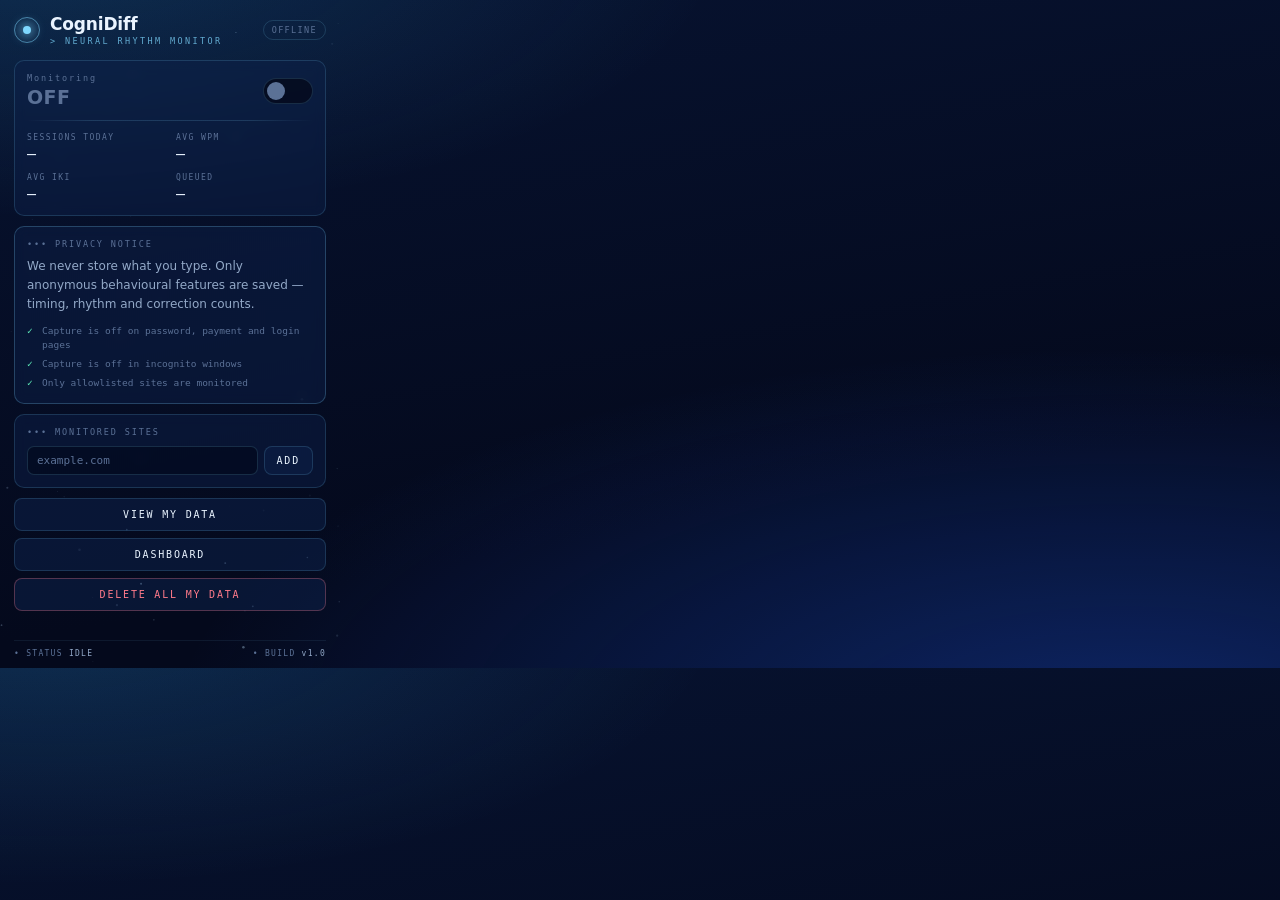
==== extension/popup.html @ f2e7f87f "CogniDiff v1.0 — privacy-preserving cognitive change detection Chrome extension (keystroke timing ca" ====
<!doctype html>
<html lang="en">
<head>
  <meta charset="utf-8">
  <title>CogniDiff</title>
  <link rel="stylesheet" href="popup.css">
</head>
<body>
  <canvas id="stars" aria-hidden="true"></canvas>

  <header class="hd">
    <div class="mark" aria-hidden="true">
      <span class="ring"></span><span class="dot"></span>
    </div>
    <div class="ttl">
      <h1>CogniDiff</h1>
      <p class="tag">&gt; NEURAL&nbsp;RHYTHM&nbsp;MONITOR</p>
    </div>
    <span id="linkState" class="pill pill-off" title="Backend link status">OFFLINE</span>
  </header>

  <section class="panel">
    <div class="row row-toggle">
      <div>
        <p class="lbl">Monitoring</p>
        <p id="toggleState" class="val val-off">OFF</p>
      </div>
      <label class="switch">
        <input type="checkbox" id="toggle" aria-describedby="privacy">
        <span class="track" aria-hidden="true"><span class="knob"></span></span>
        <span class="sr">Enable keystroke rhythm monitoring</span>
      </label>
    </div>

    <div class="bar" aria-hidden="true"></div>

    <dl class="stats">
      <div><dt>SESSIONS&nbsp;TODAY</dt><dd id="sToday">—</dd></div>
      <div><dt>AVG&nbsp;WPM</dt><dd id="sWpm">—</dd></div>
      <div><dt>AVG&nbsp;IKI</dt><dd id="sIki">—</dd></div>
      <div><dt>QUEUED</dt><dd id="sQueue">—</dd></div>
    </dl>
  </section>

  <section class="panel notice" id="privacy">
    <p class="hdr">&bull;&bull;&bull; PRIVACY NOTICE</p>
    <p class="body">
      We never store what you type. Only anonymous behavioural features are saved —
      timing, rhythm and correction counts.
    </p>
    <ul class="checks">
      <li>Capture is off on password, payment and login pages</li>
      <li>Capture is off in incognito windows</li>
      <li>Only allowlisted sites are monitored</li>
    </ul>
  </section>

  <section class="panel">
    <p class="hdr">&bull;&bull;&bull; MONITORED SITES</p>
    <ul id="allowlist" class="allow"></ul>
    <form id="addForm" class="add">
      <label class="sr" for="newSite">Add a site to the allowlist</label>
      <input id="newSite" type="text" placeholder="example.com" autocomplete="off" spellcheck="false">
      <button type="submit" class="btn btn-ghost">ADD</button>
    </form>
  </section>

  <div class="actions">
    <button id="viewData" class="btn">VIEW MY DATA</button>
    <button id="openDash" class="btn">DASHBOARD</button>
    <button id="deleteData" class="btn btn-danger">DELETE ALL MY DATA</button>
  </div>

  <p id="status" class="status" role="status" aria-live="polite"></p>

  <pre id="dump" class="dump" hidden></pre>

  <footer class="ft">
    <span>&bull; STATUS <b id="ftState">IDLE</b></span>
    <span>&bull; BUILD <b>v1.0</b></span>
  </footer>

  <script src="popup.js"></script>
</body>
</html>
---- extension/popup.css ----
/* CogniDiff popup — same visual language as the web app:
   deep navy field, drifting starfield, cyan neural accents, monospace HUD. */

:root {
  --bg-deep:   #04091c;
  --bg-mid:    #071331;
  --bg-panel:  rgba(14, 33, 74, .46);
  --glow:      #1a4fd0;
  --cyan:      #7fd8ff;
  --cyan-hot:  #38bdf8;
  --text:      #eaf4ff;
  --muted:     #93a9c8;
  --dim:       #5b7196;
  --line:      rgba(127, 216, 255, .16);
  --danger:    #ff7a8a;
  --ok:        #5ce6b5;

  --mono: "JetBrains Mono", "Cascadia Mono", Consolas, ui-monospace, monospace;
  --sans: "Segoe UI Variable Display", "Segoe UI", system-ui, sans-serif;
}

* { box-sizing: border-box; }

body {
  width: 340px;
  margin: 0;
  padding: 14px 14px 10px;
  position: relative;
  font-family: var(--sans);
  font-size: 13px;
  color: var(--text);
  background:
    radial-gradient(120% 90% at 88% 108%, rgba(26, 79, 208, .40), transparent 62%),
    radial-gradient(90% 70% at 4% -8%, rgba(56, 189, 248, .16), transparent 58%),
    linear-gradient(170deg, var(--bg-mid) 0%, var(--bg-deep) 72%);
  overflow-x: hidden;
}

#stars {
  position: absolute; inset: 0;
  width: 100%; height: 100%;
  pointer-events: none; z-index: 0;
}
body > *:not(#stars) { position: relative; z-index: 1; }

.sr {
  position: absolute; width: 1px; height: 1px;
  padding: 0; margin: -1px; overflow: hidden;
  clip: rect(0 0 0 0); white-space: nowrap; border: 0;
}

/* ---------- header ---------- */

.hd { display: flex; align-items: center; gap: 10px; margin-bottom: 14px; }

.mark { position: relative; width: 26px; height: 26px; flex: none; }
.mark .ring {
  position: absolute; inset: 0;
  border: 1px solid rgba(127, 216, 255, .5);
  border-radius: 50%;
  animation: pulse 3.2s ease-in-out infinite;
}
.mark .dot {
  position: absolute; inset: 9px;
  border-radius: 50%;
  background: var(--cyan);
  box-shadow: 0 0 12px 2px rgba(127, 216, 255, .8);
}
@keyframes pulse {
  0%, 100% { transform: scale(1);    opacity: .55; }
  50%      { transform: scale(1.14); opacity: 1; }
}

.ttl { flex: 1; min-width: 0; }
.ttl h1 { margin: 0; font-size: 17px; font-weight: 650; letter-spacing: -.01em; }
.tag {
  margin: 2px 0 0;
  font-family: var(--mono);
  font-size: 8.5px;
  letter-spacing: .28em;
  color: var(--cyan);
  opacity: .75;
}

.pill {
  font-family: var(--mono);
  font-size: 8.5px; letter-spacing: .16em;
  padding: 4px 8px; border-radius: 999px;
  border: 1px solid var(--line);
}
.pill-off { color: var(--dim); }
.pill-on  { color: var(--ok); border-color: rgba(92, 230, 181, .38); }

/* ---------- panels ---------- */

.panel {
  border: 1px solid var(--line);
  border-radius: 10px;
  background: var(--bg-panel);
  backdrop-filter: blur(6px);
  padding: 12px;
  margin-bottom: 10px;
}

.hdr {
  margin: 0 0 8px;
  font-family: var(--mono);
  font-size: 8.5px; letter-spacing: .22em;
  color: var(--dim);
}

.row-toggle { display: flex; align-items: center; justify-content: space-between; gap: 12px; }
.lbl {
  margin: 0;
  font-family: var(--mono);
  font-size: 8.5px; letter-spacing: .22em; color: var(--dim);
}
.val { margin: 3px 0 0; font-size: 19px; font-weight: 650; letter-spacing: .02em; }
.val-off { color: var(--dim); }
.val-on  { color: var(--cyan); text-shadow: 0 0 18px rgba(127, 216, 255, .55); }

/* toggle switch */
.switch { position: relative; display: inline-flex; cursor: pointer; flex: none; }
.switch input { position: absolute; opacity: 0; width: 100%; height: 100%; margin: 0; cursor: pointer; }
.track {
  width: 50px; height: 26px; border-radius: 999px;
  border: 1px solid var(--line);
  background: rgba(4, 9, 28, .8);
  transition: background .25s, border-color .25s, box-shadow .25s;
  display: block;
}
.knob {
  position: absolute; top: 4px; left: 4px;
  width: 18px; height: 18px; border-radius: 50%;
  background: var(--dim);
  transition: transform .25s cubic-bezier(.4, 1.4, .5, 1), background .25s, box-shadow .25s;
}
.switch input:checked + .track {
  background: rgba(26, 79, 208, .5);
  border-color: rgba(127, 216, 255, .55);
  box-shadow: 0 0 18px rgba(56, 189, 248, .3) inset;
}
.switch input:checked + .track .knob {
  transform: translateX(24px);
  background: var(--cyan);
  box-shadow: 0 0 14px 2px rgba(127, 216, 255, .85);
}
.switch input:focus-visible + .track { outline: 2px solid var(--cyan-hot); outline-offset: 3px; }

.bar {
  height: 1px; margin: 12px 0;
  background: linear-gradient(90deg, transparent, var(--line) 22%, var(--line) 78%, transparent);
}

/* stats grid */
.stats { display: grid; grid-template-columns: 1fr 1fr; gap: 10px 12px; margin: 0; }
.stats dt {
  font-family: var(--mono);
  font-size: 8px; letter-spacing: .18em; color: var(--dim);
}
.stats dd {
  margin: 3px 0 0;
  font-family: var(--mono);
  font-size: 15px; color: var(--text);
}

/* privacy notice */
.notice { border-color: rgba(127, 216, 255, .24); }
.notice .body { margin: 0; font-size: 12px; line-height: 1.6; color: var(--muted); }
.checks { margin: 9px 0 0; padding: 0; list-style: none; }
.checks li {
  position: relative;
  padding-left: 15px; margin-top: 5px;
  font-family: var(--mono); font-size: 9.5px; line-height: 1.5;
  color: var(--dim);
}
.checks li::before {
  content: "\2713";
  position: absolute; left: 0; top: 0;
  color: var(--ok);
}

/* allowlist */
.allow { margin: 0 0 9px; padding: 0; list-style: none; }
.allow li {
  display: flex; align-items: center; justify-content: space-between; gap: 8px;
  padding: 5px 0;
  font-family: var(--mono); font-size: 10.5px;
  border-bottom: 1px solid rgba(127, 216, 255, .07);
}
.allow li:last-child { border-bottom: 0; }
.allow .rm {
  background: none; border: 0; cursor: pointer;
  color: var(--dim); font-family: var(--mono); font-size: 13px; line-height: 1;
  padding: 2px 5px; border-radius: 4px;
}
.allow .rm:hover, .allow .rm:focus-visible { color: var(--danger); background: rgba(255, 122, 138, .1); }
.allow .empty { color: var(--dim); font-style: italic; justify-content: flex-start; }

.add { display: flex; gap: 6px; }
.add input {
  flex: 1; min-width: 0;
  padding: 7px 9px;
  font-family: var(--mono); font-size: 11px;
  color: var(--text);
  background: rgba(4, 9, 28, .68);
  border: 1px solid var(--line);
  border-radius: 7px;
}
.add input::placeholder { color: var(--dim); }
.add input:focus-visible { outline: 2px solid var(--cyan-hot); outline-offset: 1px; }

/* ---------- buttons ---------- */

.actions { display: grid; gap: 7px; margin-bottom: 8px; }

.btn {
  width: 100%;
  padding: 10px 12px;
  font-family: var(--mono); font-size: 10px; letter-spacing: .18em;
  color: var(--text);
  background: rgba(14, 33, 74, .55);
  border: 1px solid var(--line);
  border-radius: 8px;
  cursor: pointer;
  transition: background .18s, border-color .18s, color .18s, transform .12s;
}
.btn:hover { background: rgba(26, 79, 208, .34); border-color: rgba(127, 216, 255, .5); }
.btn:active { transform: translateY(1px); }
.btn:focus-visible { outline: 2px solid var(--cyan-hot); outline-offset: 2px; }
.btn-ghost { width: auto; padding: 7px 12px; }
.btn-danger { color: var(--danger); border-color: rgba(255, 122, 138, .3); }
.btn-danger:hover { background: rgba(255, 122, 138, .16); border-color: var(--danger); }

/* ---------- status + dump ---------- */

.status {
  min-height: 15px; margin: 0 0 6px;
  font-family: var(--mono); font-size: 9.5px; line-height: 1.5;
  color: var(--cyan);
}
.status.err { color: var(--danger); }

.dump {
  max-height: 150px; overflow: auto; margin: 0 0 8px;
  padding: 9px;
  font-family: var(--mono); font-size: 9px; line-height: 1.5;
  color: var(--muted);
  background: rgba(4, 9, 28, .8);
  border: 1px solid var(--line);
  border-radius: 8px;
  white-space: pre-wrap; word-break: break-all;
}

.ft {
  display: flex; justify-content: space-between;
  font-family: var(--mono); font-size: 8px; letter-spacing: .16em;
  color: var(--dim);
  padding-top: 8px;
  border-top: 1px solid rgba(127, 216, 255, .08);
}
.ft b { color: var(--muted); font-weight: 500; }

@media (prefers-reduced-motion: reduce) {
  *, *::before, *::after { animation: none !important; transition: none !important; }
}
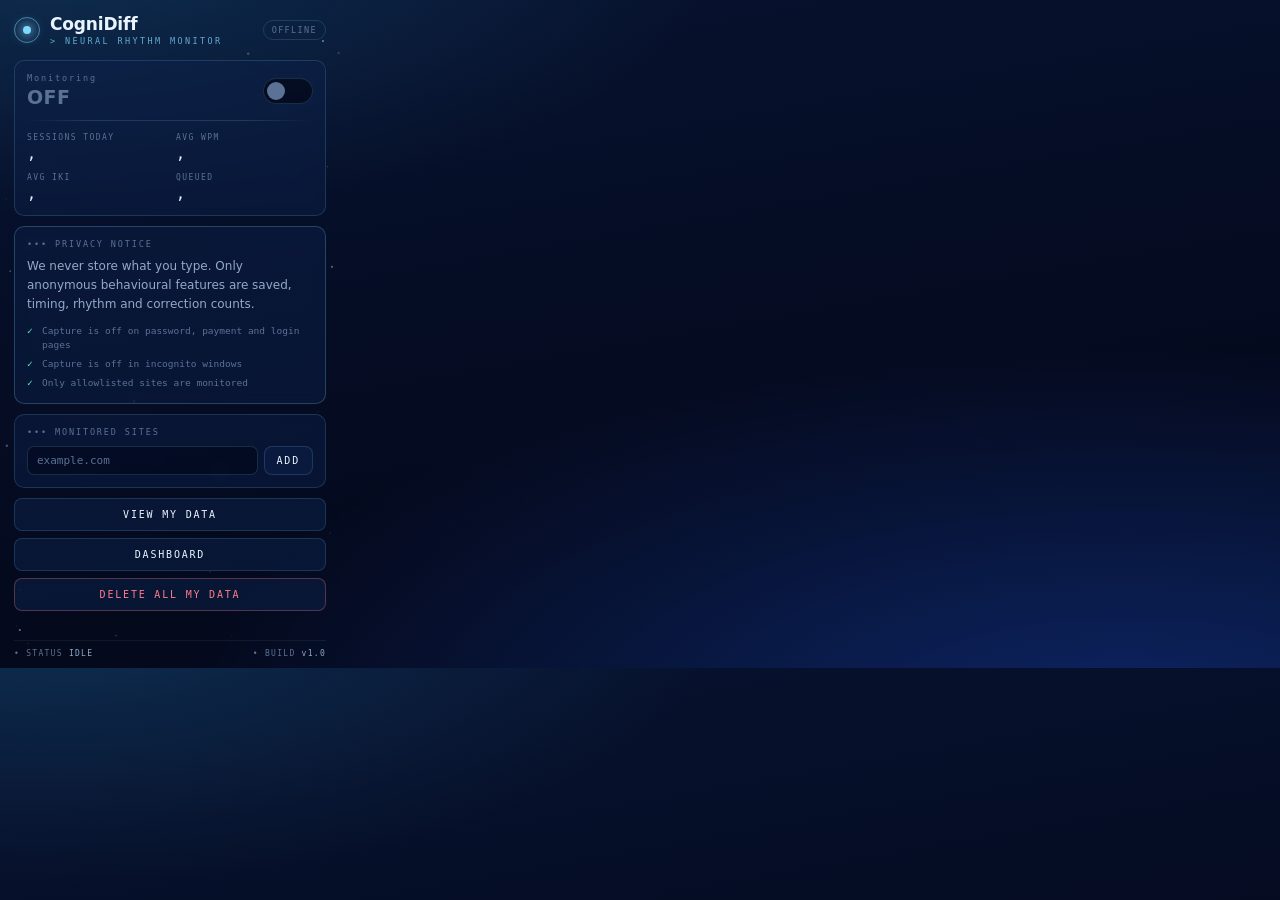
==== commit 15ff95b0: "Fix broken login form, retune the scan, and rework the page copy The login page was unusable: the ba" ====
--- a/extension/popup.html
+++ b/extension/popup.html
@@ -35,18 +35,17 @@
     <div class="bar" aria-hidden="true"></div>
 
     <dl class="stats">
-      <div><dt>SESSIONS&nbsp;TODAY</dt><dd id="sToday">—</dd></div>
-      <div><dt>AVG&nbsp;WPM</dt><dd id="sWpm">—</dd></div>
-      <div><dt>AVG&nbsp;IKI</dt><dd id="sIki">—</dd></div>
-      <div><dt>QUEUED</dt><dd id="sQueue">—</dd></div>
+      <div><dt>SESSIONS&nbsp;TODAY</dt><dd id="sToday">,</dd></div>
+      <div><dt>AVG&nbsp;WPM</dt><dd id="sWpm">,</dd></div>
+      <div><dt>AVG&nbsp;IKI</dt><dd id="sIki">,</dd></div>
+      <div><dt>QUEUED</dt><dd id="sQueue">,</dd></div>
     </dl>
   </section>
 
   <section class="panel notice" id="privacy">
     <p class="hdr">&bull;&bull;&bull; PRIVACY NOTICE</p>
     <p class="body">
-      We never store what you type. Only anonymous behavioural features are saved —
-      timing, rhythm and correction counts.
+      We never store what you type. Only anonymous behavioural features are saved, timing, rhythm and correction counts.
     </p>
     <ul class="checks">
       <li>Capture is off on password, payment and login pages</li>
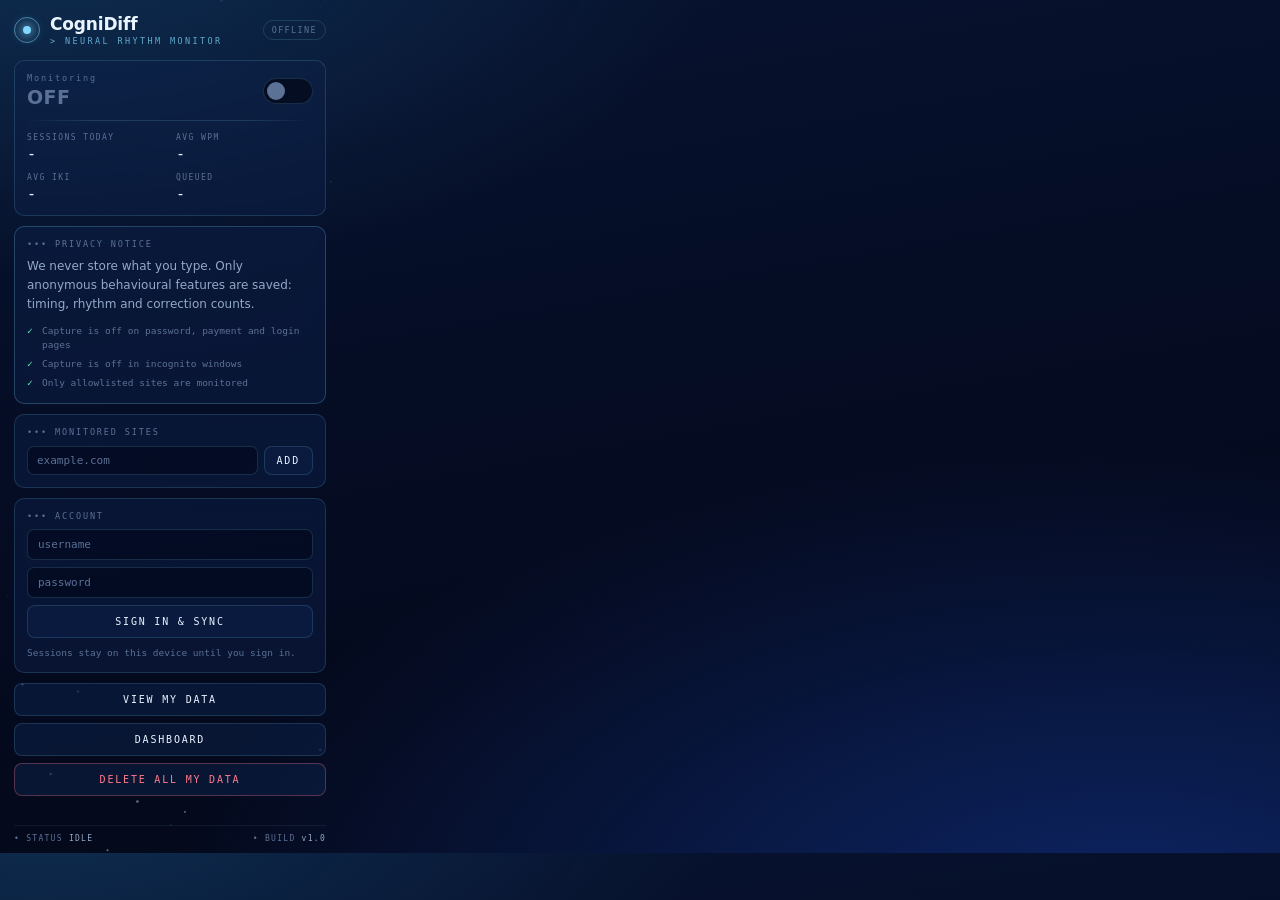
==== commit 69784b2b: "Rebuild the scan as a filled volume, matching the reference render Studied the actual reference (get" ====
--- a/extension/popup.html
+++ b/extension/popup.html
@@ -35,17 +35,17 @@
     <div class="bar" aria-hidden="true"></div>
 
     <dl class="stats">
-      <div><dt>SESSIONS&nbsp;TODAY</dt><dd id="sToday">,</dd></div>
-      <div><dt>AVG&nbsp;WPM</dt><dd id="sWpm">,</dd></div>
-      <div><dt>AVG&nbsp;IKI</dt><dd id="sIki">,</dd></div>
-      <div><dt>QUEUED</dt><dd id="sQueue">,</dd></div>
+      <div><dt>SESSIONS&nbsp;TODAY</dt><dd id="sToday">-</dd></div>
+      <div><dt>AVG&nbsp;WPM</dt><dd id="sWpm">-</dd></div>
+      <div><dt>AVG&nbsp;IKI</dt><dd id="sIki">-</dd></div>
+      <div><dt>QUEUED</dt><dd id="sQueue">-</dd></div>
     </dl>
   </section>
 
   <section class="panel notice" id="privacy">
     <p class="hdr">&bull;&bull;&bull; PRIVACY NOTICE</p>
     <p class="body">
-      We never store what you type. Only anonymous behavioural features are saved, timing, rhythm and correction counts.
+      We never store what you type. Only anonymous behavioural features are saved: timing, rhythm and correction counts.
     </p>
     <ul class="checks">
       <li>Capture is off on password, payment and login pages</li>
@@ -62,6 +62,24 @@
       <input id="newSite" type="text" placeholder="example.com" autocomplete="off" spellcheck="false">
       <button type="submit" class="btn btn-ghost">ADD</button>
     </form>
+  </section>
+
+  <section class="panel" id="accountPanel">
+    <p class="hdr">&bull;&bull;&bull; ACCOUNT</p>
+    <div id="signedOut">
+      <form id="loginForm" class="acct">
+        <label class="sr" for="acctUser">Username</label>
+        <input id="acctUser" type="text" placeholder="username" autocomplete="username" spellcheck="false">
+        <label class="sr" for="acctPass">Password</label>
+        <input id="acctPass" type="password" placeholder="password" autocomplete="current-password">
+        <button type="submit" class="btn">SIGN IN &amp; SYNC</button>
+      </form>
+      <p class="acct-note">Sessions stay on this device until you sign in.</p>
+    </div>
+    <div id="signedIn" hidden>
+      <p class="acct-who">Signed in as <b id="acctName"></b></p>
+      <button type="button" id="signOutBtn" class="btn btn-ghost">SIGN OUT</button>
+    </div>
   </section>
 
   <div class="actions">
--- a/extension/popup.css
+++ b/extension/popup.css
@@ -210,6 +210,26 @@
 .add input::placeholder { color: var(--dim); }
 .add input:focus-visible { outline: 2px solid var(--cyan-hot); outline-offset: 1px; }
 
+/* account */
+.acct { display: grid; gap: 7px; }
+.acct input {
+  width: 100%; padding: 8px 10px;
+  font-family: var(--mono); font-size: 11px;
+  color: var(--text);
+  background: rgba(4, 9, 28, .68);
+  border: 1px solid var(--line);
+  border-radius: 7px;
+}
+.acct input::placeholder { color: var(--dim); }
+.acct input:focus-visible { outline: 2px solid var(--cyan-hot); outline-offset: 1px; }
+.acct-note {
+  margin: 8px 0 0;
+  font-family: var(--mono); font-size: 9.5px; line-height: 1.5;
+  color: var(--dim);
+}
+.acct-who { margin: 0 0 8px; font-size: 12px; color: var(--muted); }
+.acct-who b { color: var(--cyan); font-weight: 500; }
+
 /* ---------- buttons ---------- */
 
 .actions { display: grid; gap: 7px; margin-bottom: 8px; }
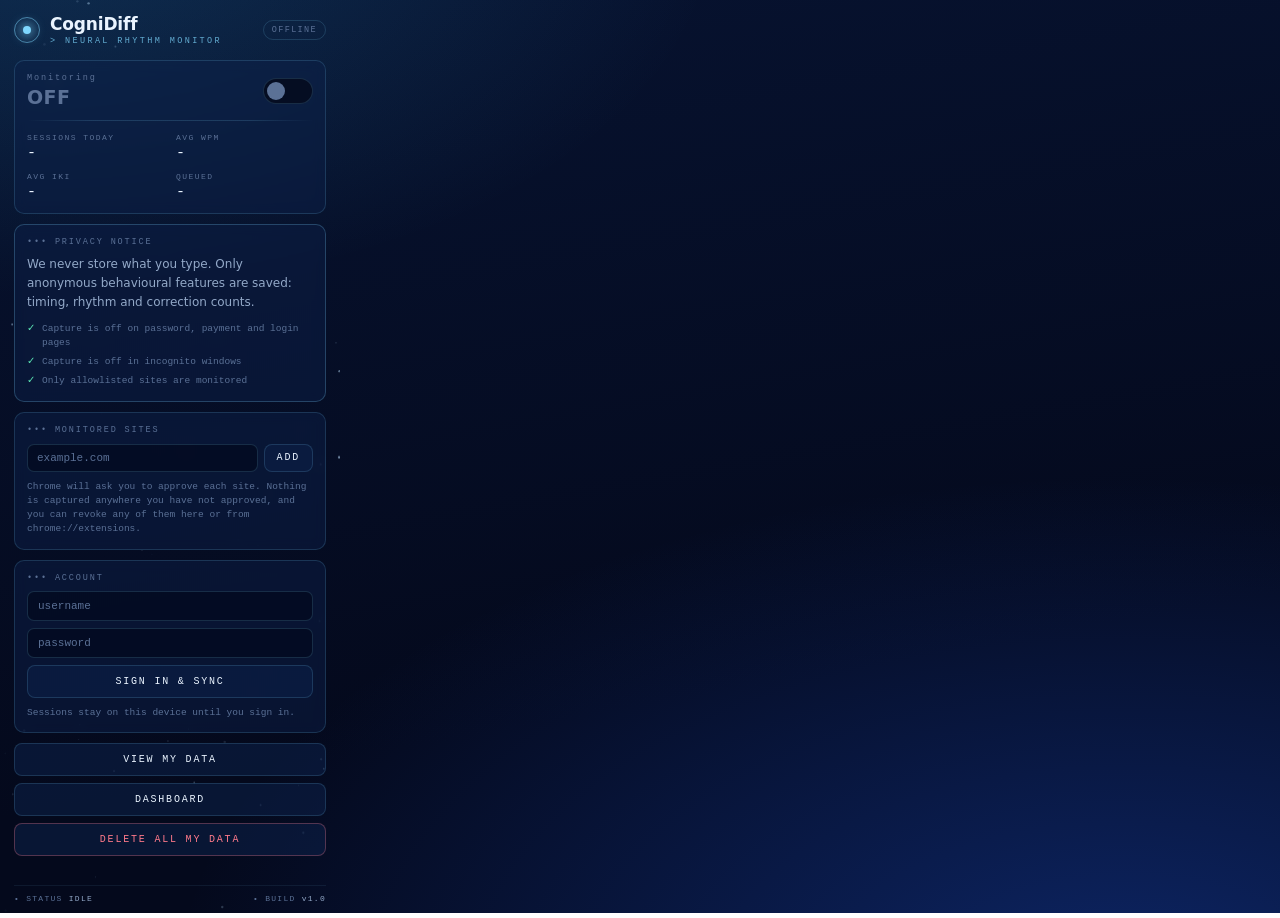
==== commit cd6f1c52: "Make extension consent real, and score each day automatically The site allowlist was cosmetic. The m" ====
--- a/extension/popup.html
+++ b/extension/popup.html
@@ -56,12 +56,24 @@
 
   <section class="panel">
     <p class="hdr">&bull;&bull;&bull; MONITORED SITES</p>
+
+    <div id="currentSite" class="cursite" hidden>
+      <p class="cursite-host" id="curHost"></p>
+      <button type="button" id="enableHere" class="btn">MONITOR THIS SITE</button>
+    </div>
+
     <ul id="allowlist" class="allow"></ul>
+
     <form id="addForm" class="add">
-      <label class="sr" for="newSite">Add a site to the allowlist</label>
+      <label class="sr" for="newSite">Add a site by name</label>
       <input id="newSite" type="text" placeholder="example.com" autocomplete="off" spellcheck="false">
       <button type="submit" class="btn btn-ghost">ADD</button>
     </form>
+    <p class="acct-note">
+      Chrome will ask you to approve each site. Nothing is captured anywhere you
+      have not approved, and you can revoke any of them here or from
+      chrome://extensions.
+    </p>
   </section>
 
   <section class="panel" id="accountPanel">
--- a/extension/popup.css
+++ b/extension/popup.css
@@ -210,6 +210,20 @@
 .add input::placeholder { color: var(--dim); }
 .add input:focus-visible { outline: 2px solid var(--cyan-hot); outline-offset: 1px; }
 
+/* current site */
+.cursite {
+  padding: 9px 10px; margin-bottom: 9px;
+  border: 1px solid rgba(127, 216, 255, .26);
+  border-radius: 8px;
+  background: rgba(26, 79, 208, .18);
+}
+.cursite-host {
+  margin: 0 0 8px;
+  font-family: var(--mono); font-size: 11px;
+  color: var(--cyan); word-break: break-all;
+}
+.cursite .btn { padding: 8px 10px; }
+
 /* account */
 .acct { display: grid; gap: 7px; }
 .acct input {
